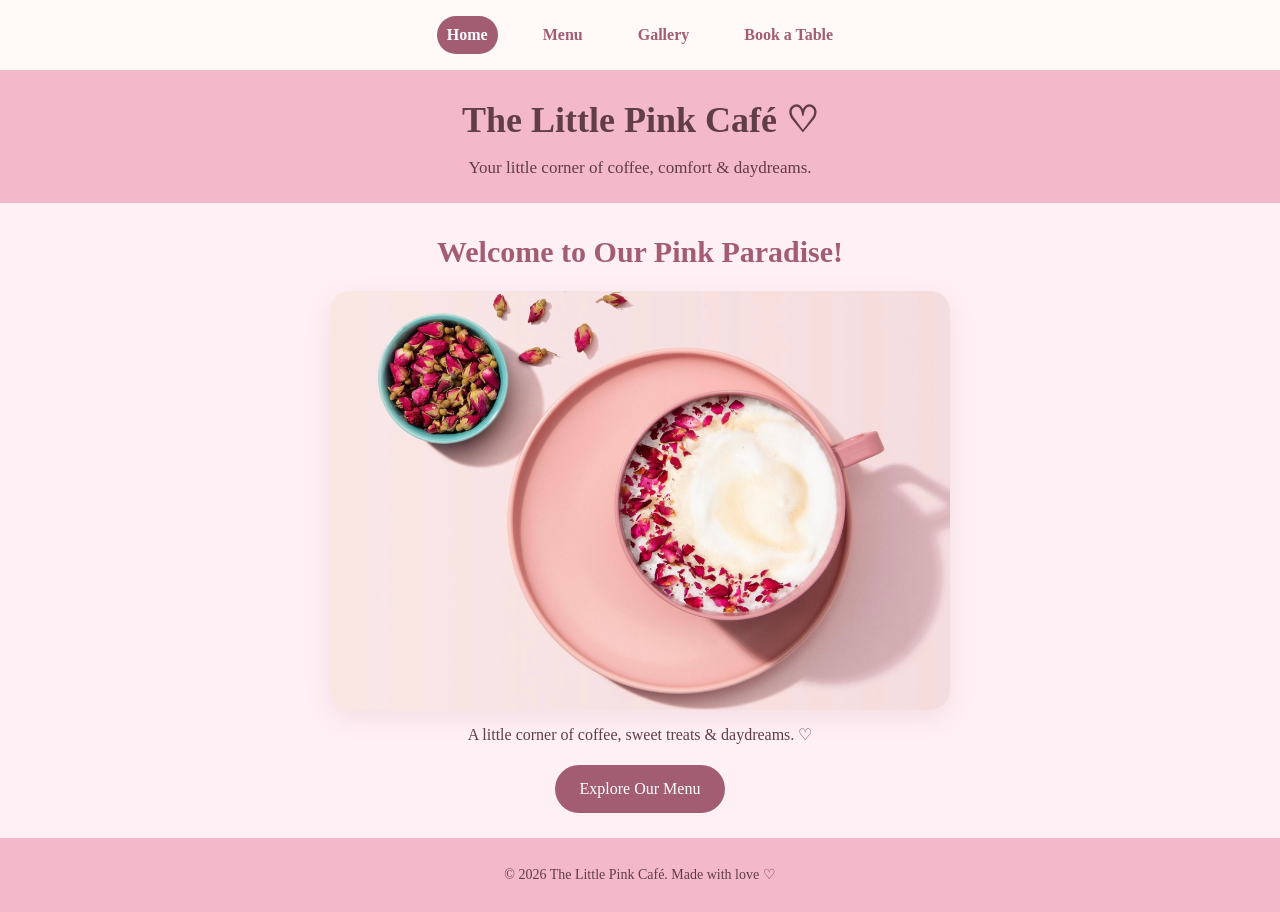
==== index.html @ 1b4903c5 "Initial commit: Create homepage and cafe menu" ====
<!DOCTYPE html>
<html lang="en">

<head>
    <meta charset="UTF-8">
    <meta name="viewport" content="width=device-width, initial-scale=1.0">
    <title>The Little Pink Café</title>
    <link rel="stylesheet" href="css/style.css">
</head>

<body>


<nav class="navbar">
    <a href="index.html" class="active">Home</a>
    <a href="menu.html">Menu</a>
    <a href="gallery.html">Gallery</a>
    <a href="booking.html">Book a Table</a>
</nav>


    <header>
        <h1>The Little Pink Café ♡</h1>
        <p>Your little corner of coffee, comfort & daydreams.</p>
    </header>

    <main>
        <section>
            <h2>Welcome to Our Pink Paradise!</h2>

<img src="images/the little pink cafe image.png"
     alt="Pink coffee on a pastel pink table"
     class="hero-image">

            
                
<p>
    
A little corner of coffee, sweet treats &amp; daydreams. ♡

</p>

            </p>
            <a href="menu.html">Explore Our Menu</a>
        </section>
    </main>

    <footer>
        <p>&copy; 2026 The Little Pink Café. Made with love ♡</p>
    </footer>

</body>
</html>
---- css/style.css ----
/* The Little Pink Café - Main Styles */

:root {
    --pink: #f4b8cb;
    --light-pink: #fff0f5;
    --dark-pink: #a35d73;
    --cream: #fffaf7;
    --text: #603d47;
}

* {
    box-sizing: border-box;
}

body {
    margin: 0;
    font-family: Georgia, serif;
    background-color: var(--light-pink);
    color: var(--text);
    line-height: 1.6;
}

/* Header */

header {
    text-align: center;
    padding: 45px 20px;
    background-color: var(--pink);
}

header h1 {
    font-size: 42px;
    margin-bottom: 10px;
}

header p {
    font-size: 17px;
}

/* Welcome Section */

main {
    padding: 70px 20px;
}

section {
    max-width: 800px;
    margin: auto;
    text-align: center;
}

section h2 {
    font-size: 36px;
    color: var(--dark-pink);
}

section p {
    font-size: 18px;
    margin-bottom: 35px;
}

/* Menu Button */

section a {
    display: inline-block;
    padding: 13px 28px;
    background-color: var(--dark-pink);
    color: white;
    text-decoration: none;
    border-radius: 30px;
    transition: background-color 0.3s;
}

section a:hover {
    background-color: var(--text);
}

/* Footer */

footer {
    text-align: center;
    padding: 20px;
    background-color: var(--pink);
    font-size: 14px;
}

/* Mobile Responsive */

@media (max-width: 600px) {
    header h1 {
        font-size: 30px;
    }

    section h2 {
        font-size: 28px;
    }

    main {
        padding: 45px 20px;
    }
}

/* Beautiful Homepage Image */

.hero-image {
    display: block;
    width: 100%;
    max-width: 750px;
    height: auto;
    margin: 30px auto;
    border-radius: 24px;
    box-shadow: 0 12px 30px rgba(163, 93, 115, 0.12);
}

/* Compact Homepage Layout */

header {
    padding: 22px 20px;
}

header h1 {
    margin: 0 0 5px;
    font-size: 36px;
}

header p {
    margin: 0;
}

main {
    padding: 25px 20px;
}

section h2 {
    font-size: 30px;
    margin: 0 0 15px;
}

.hero-image {
    display: block;
    width: 100%;
    max-width: 620px;
    height: 290px;
    object-fit: cover;
    object-position: center;
    margin: 15px auto;
    border: none;
    border-radius: 20px;
    box-shadow: 0 8px 25px rgba(163, 93, 115, 0.12);
}

section p {
    font-size: 16px;
    margin: 12px auto 18px;
}

section a {
    padding: 11px 25px;
}

footer {
    padding: 12px;
}

@media (max-width: 600px) {
    header h1 {
        font-size: 28px;
    }

    section h2 {
        font-size: 24px;
    }

    .hero-image {
        height: 220px;
    }
}

/* Show the complete homepage image */

.hero-image {
    display: block;
    width: 100%;
    max-width: 620px;
    height: auto;
    object-fit: contain;
    margin: 12px auto;
    border: none;
    border-radius: 20px;
    box-shadow: 0 8px 25px rgba(163, 93, 115, 0.12);
}

/* Little Pink Cafe Menu */

.menu-section {
    max-width: 850px;
    margin: 35px auto;
    text-align: center;
}

.cafe-menu {
    width: 100%;
    border-collapse: collapse;
    background-color: #fffaf7;
    border-radius: 18px;
    overflow: hidden;
    box-shadow: 0 8px 25px rgba(163, 93, 115, 0.12);
}

.cafe-menu th {
    background-color: #a35d73;
    color: white;
    padding: 17px;
}

.cafe-menu td {
    padding: 16px;
    border-bottom: 1px solid #f4b8cb;
}

.cafe-menu tbody tr:hover {
    background-color: #fff0f5;
}

.menu-note {
    background-color: #f4b8cb;
    color: #603d47;
    font-style: italic;
    font-weight: bold;
}

@media (max-width: 600px) {
    .cafe-menu th,
    .cafe-menu td {
        padding: 10px 6px;
        font-size: 13px;
    }
}

/* Navigation Bar */

.navbar {
    display: flex;
    justify-content: center;
    align-items: center;
    gap: 35px;
    padding: 16px 20px;
    background-color: #fffaf7;
    flex-wrap: wrap;
}

.navbar a {
    color: #a35d73;
    font-size: 16px;
    font-weight: bold;
    text-decoration: none;
    padding: 6px 10px;
    border-radius: 20px;
    transition: 0.3s;
}

.navbar a:hover {
    background-color: #fff0f5;
}

.navbar a.active {
    background-color: #a35d73;
    color: white;
}

@media (max-width: 600px) {
    .navbar {
        gap: 8px;
    }

    .navbar a {
        font-size: 13px;
        padding: 6px 8px;
    }
}

/* Homepage Description */

section > p {
    max-width: 620px;
    margin: 12px auto 18px;
    text-align: center;
    line-height: 1.6;
}
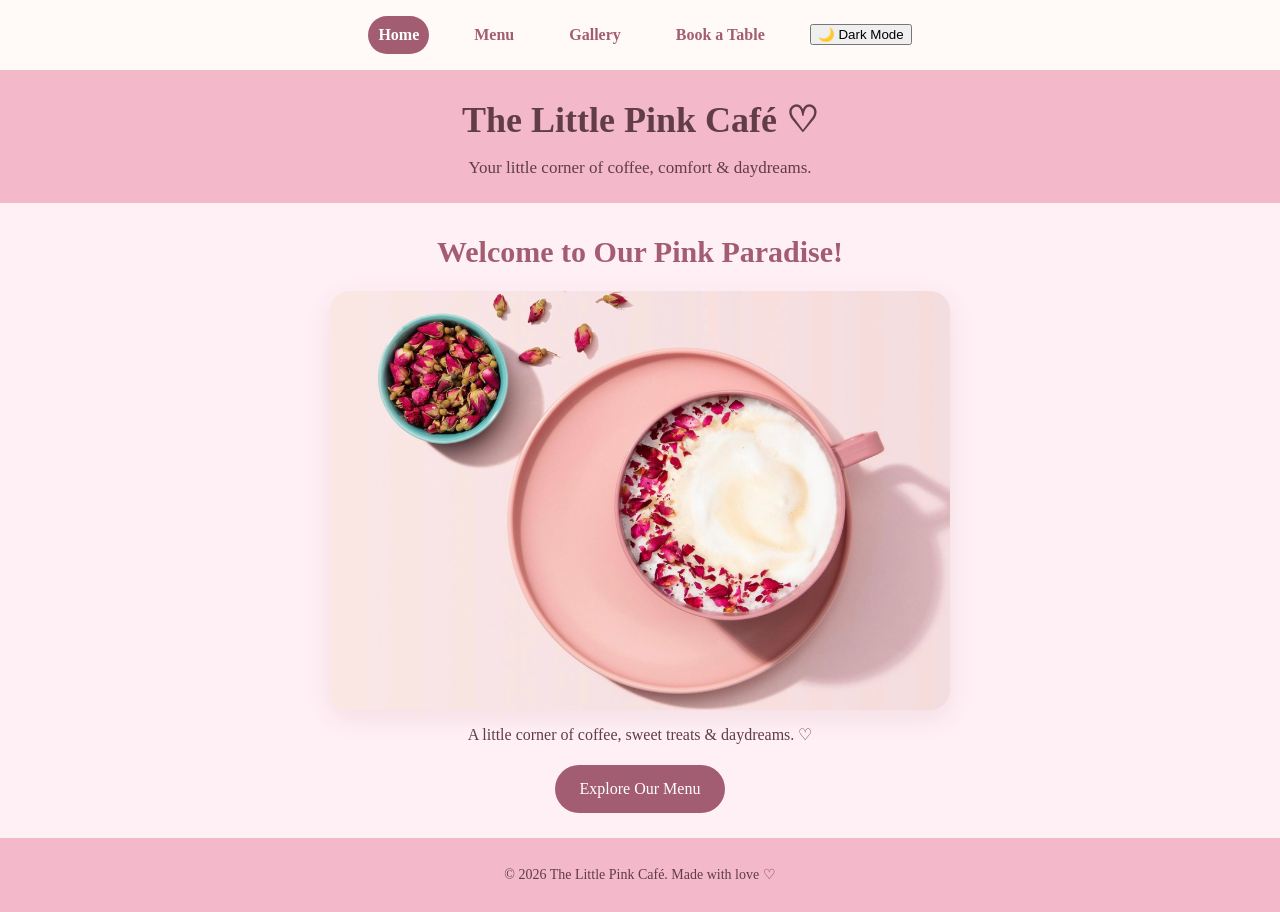
==== commit 9cc0bf28: "Add gallery, booking form, dark mode and responsive design" ====
--- a/index.html
+++ b/index.html
@@ -17,6 +17,7 @@
     <a href="menu.html">Menu</a>
     <a href="gallery.html">Gallery</a>
     <a href="booking.html">Book a Table</a>
+    <button id="theme-toggle" type="button">🌙 Dark Mode</button>
 </nav>
 
 
@@ -49,6 +50,7 @@
     <footer>
         <p>&copy; 2026 The Little Pink Café. Made with love ♡</p>
     </footer>
+    <script src="js/script.js"></script>
 
 </body>
 </html>
--- a/css/style.css
+++ b/css/style.css
@@ -288,5 +288,330 @@
     text-align: center;
     line-height: 1.6;
 }
-
-
+/* ===== PINK CAFE GALLERY ===== */
+
+.gallery-grid {
+    display: grid;
+    grid-template-columns: repeat(3, 1fr);
+    gap: 22px;
+    margin-top: 35px;
+}
+
+.gallery-grid img {
+    width: 100%;
+    height: 280px;
+    object-fit: cover;
+    border-radius: 18px;
+    box-shadow: 0 5px 18px rgba(163, 93, 115, 0.15);
+    transition: transform 0.3s ease, box-shadow 0.3s ease;
+}
+
+/* Pretty hover effect */
+.gallery-grid img:hover {
+    transform: scale(1.04);
+    box-shadow: 0 10px 25px rgba(163, 93, 115, 0.25);
+}
+
+/* Tablet screens */
+@media (max-width: 900px) {
+    .gallery-grid {
+        grid-template-columns: repeat(2, 1fr);
+    }
+}
+
+/* Mobile screens */
+@media (max-width: 600px) {
+    .gallery-grid {
+        grid-template-columns: 1fr;
+    }
+
+    .gallery-grid img {
+        height: 320px;
+    }
+}
+
+/* Gallery - 3 x 3 photo grid */
+.gallery-grid {
+    display: grid;
+    grid-template-columns: repeat(3, 1fr);
+    gap: 20px;
+    max-width: 1100px;
+    margin: 35px auto;
+}
+
+.gallery-grid img {
+    width: 100%;
+    height: 280px;
+    object-fit: cover;
+    border-radius: 16px;
+    transition: transform 0.3s ease;
+}
+
+.gallery-grid img:hover {
+    transform: scale(1.04);
+}
+
+@media (max-width: 768px) {
+    .gallery-grid {
+        grid-template-columns: repeat(2, 1fr);
+    }
+}
+
+@media (max-width: 480px) {
+    .gallery-grid {
+        grid-template-columns: 1fr;
+    }
+}
+
+/* Gallery Lightbox */
+.lightbox {
+    position: fixed;
+    top: 0;
+    left: 0;
+    width: 100%;
+    height: 100%;
+    background: rgba(30, 15, 25, 0.9);
+    display: flex;
+    justify-content: center;
+    align-items: center;
+    z-index: 1000;
+    cursor: pointer;
+    padding: 20px;
+}
+
+.lightbox img {
+    max-width: 90%;
+    max-height: 90vh;
+    object-fit: contain;
+    border-radius: 15px;
+    box-shadow: 0 10px 40px rgba(0, 0, 0, 0.4);
+}
+
+/* BOOK A TABLE PAGE */
+
+.booking-section {
+    max-width: 650px;
+    margin: 0 auto;
+    padding: 30px 20px;
+}
+
+.booking-section h2 {
+    color: #a35d73;
+    font-size: 36px;
+    margin-bottom: 10px;
+}
+
+.booking-form {
+    background: #fffaf7;
+    padding: 40px;
+    border-radius: 25px;
+    box-shadow: 0 8px 30px rgba(163, 93, 115, 0.12);
+    text-align: left;
+    margin-top: 30px;
+}
+
+.booking-form label {
+    display: block;
+    margin: 18px 0 8px;
+    font-weight: bold;
+    color: #8f5367;
+}
+
+.booking-form input,
+.booking-form select,
+.booking-form textarea {
+    width: 100%;
+    padding: 14px;
+    border: 1px solid #f0c6d4;
+    border-radius: 12px;
+    background: #fff5f8;
+    color: #603d47;
+    font-family: inherit;
+    font-size: 15px;
+}
+
+.booking-form input:focus,
+.booking-form select:focus,
+.booking-form textarea:focus {
+    outline: 2px solid #d98ca7;
+    border-color: #d98ca7;
+}
+
+.booking-form button {
+    display: block;
+    width: 100%;
+    margin-top: 30px;
+    padding: 16px;
+    border: none;
+    border-radius: 30px;
+    background: #a35d73;
+    color: white;
+    font-family: inherit;
+    font-size: 17px;
+    font-weight: bold;
+    cursor: pointer;
+    transition: background 0.3s, transform 0.3s;
+}
+
+.booking-form button:hover {
+    background: #87465d;
+    transform: translateY(-2px);
+}
+
+@media (max-width: 600px) {
+    .booking-form {
+        padding: 24px;
+    }
+
+    .booking-section h2 {
+        font-size: 28px;
+    }
+}
+
+/* Navigation bar */
+
+nav {
+    display: flex;
+    justify-content: center;
+    align-items: center;
+    flex-wrap: wrap;
+    gap: 30px;
+    padding: 18px 20px;
+    background-color: #fffaf7;
+}
+
+nav a {
+    color: #a35d73;
+    text-decoration: none;
+    font-size: 17px;
+    font-weight: bold;
+    padding: 8px 14px;
+    border-radius: 25px;
+    transition: 0.3s;
+}
+
+nav a:hover,
+nav a.active {
+    background-color: #a35d73;
+    color: white;
+}
+
+@media (max-width: 600px) {
+    nav {
+        gap: 8px;
+    }
+
+    nav a {
+        font-size: 14px;
+        padding: 8px 10px;
+    }
+}
+
+/* Our Café Location */
+.location-section {
+    max-width: 900px;
+    margin: 60px auto;
+    padding: 20px;
+    text-align: center;
+}
+
+.location-section h2 {
+    color: #a35d73;
+    margin-bottom: 12px;
+}
+
+.location-section iframe {
+    display: block;
+    margin-top: 25px;
+    border-radius: 20px;
+    box-shadow: 0 10px 30px rgba(163, 93, 115, 0.12);
+}
+
+/* Dark Mode Theme */
+html.dark-mode,
+body.dark-mode {
+    --pink: #694453;
+    --light-pink: #241c24;
+    --dark-pink: #e6a1b8;
+    --cream: #342832;
+    --text: #fff0f5;
+}
+
+body.dark-mode .booking-form {
+    background-color: var(--cream);
+}
+
+body.dark-mode input,
+body.dark-mode select,
+body.dark-mode textarea {
+    background-color: #443440;
+    color: #fff0f5;
+    border-color: #9f7187;
+}
+
+body.dark-mode nav {
+    background-color: var(--cream);
+}
+
+/* Improve Dark Mode Readability */
+body.dark-mode .booking-form label,
+body.dark-mode .location-section h2,
+body.dark-mode section h2,
+body.dark-mode nav a {
+    color: #f7c6d8;
+}
+
+body.dark-mode input::placeholder,
+body.dark-mode textarea::placeholder {
+    color: #d5b8c5;
+}
+
+body.dark-mode #theme-toggle {
+    background-color: #f7c6d8;
+    color: #342832;
+    border: none;
+    border-radius: 25px;
+    padding: 10px 18px;
+    cursor: pointer;
+}
+/* Fix Menu Table in Dark Mode */
+body.dark-mode table,
+body.dark-mode table tbody,
+body.dark-mode table td {
+    background-color: #3b2934;
+    color: #fff0f5;
+}
+
+body.dark-mode table th {
+    background-color: #a35d73;
+    color: white;
+}
+
+body.dark-mode table td {
+    border-color: #6d4a5b;
+}
+
+
+/* Mobile Navigation Improvements */
+@media (max-width: 600px) {
+    .navbar {
+        display: flex;
+        flex-direction: row;
+        flex-wrap: wrap;
+        justify-content: center;
+        align-items: center;
+        gap: 12px;
+        padding: 15px 10px;
+    }
+
+    .navbar a {
+        font-size: 14px;
+    }
+
+    #theme-toggle {
+        font-size: 13px;
+        padding: 8px 14px;
+    }
+}
+
+
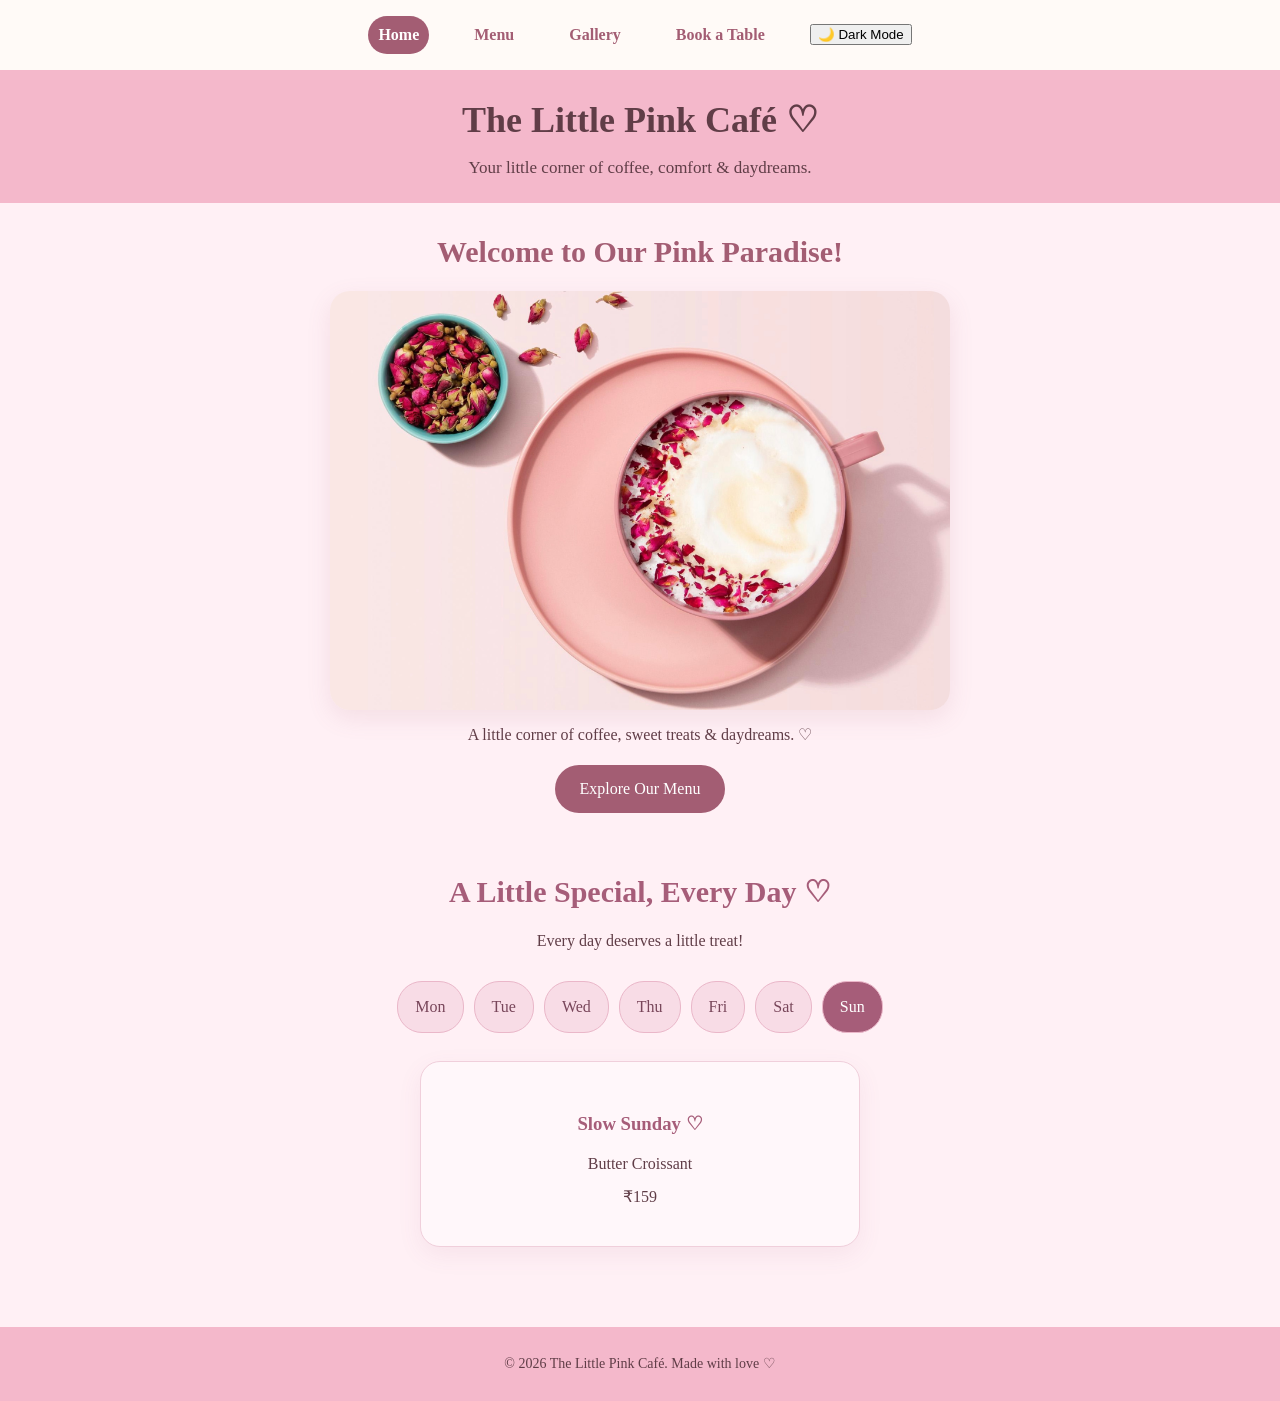
==== commit c7b6a908: "Add website improvements, gallery video and README screenshots" ====
--- a/index.html
+++ b/index.html
@@ -45,7 +45,28 @@
             </p>
             <a href="menu.html">Explore Our Menu</a>
         </section>
-    </main>
+    
+<section class="daily-specials">
+    <h2>A Little Special, Every Day ♡</h2>
+    <p>Every day deserves a little treat!</p>
+
+    <div class="special-days">
+        <button type="button" data-day="1">Mon</button>
+        <button type="button" data-day="2">Tue</button>
+        <button type="button" data-day="3">Wed</button>
+        <button type="button" data-day="4">Thu</button>
+        <button type="button" data-day="5">Fri</button>
+        <button type="button" data-day="6">Sat</button>
+        <button type="button" data-day="0">Sun</button>
+    </div>
+
+    <div class="special-card">
+        <h3 id="special-name">Today's Special</h3>
+        <p id="special-item"></p>
+        <p id="special-price"></p>
+    </div>
+</section>
+</main>
 
     <footer>
         <p>&copy; 2026 The Little Pink Café. Made with love ♡</p>
--- a/css/style.css
+++ b/css/style.css
@@ -614,4 +614,100 @@
     }
 }
 
-
+/* Café Video Section */
+.cafe-video {
+    text-align: center;
+    padding: 50px 20px;
+}
+
+.cafe-video h2 {
+    margin-bottom: 12px;
+}
+
+.cafe-video p {
+    margin-bottom: 25px;
+}
+
+.cafe-video video {
+    display: block;
+    width: 100%;
+    max-width: 320px;
+    height: auto;
+    margin: 0 auto;
+    border-radius: 18px;
+    box-shadow: 0 8px 25px rgba(90, 50, 65, 0.15);
+}
+
+/* Daily Specials Section */
+.daily-specials {
+    text-align: center;
+    padding: 55px 20px;
+    max-width: 850px;
+    margin: 0 auto;
+}
+
+.daily-specials h2 {
+    color: #a65d79;
+    margin-bottom: 12px;
+}
+
+.special-days {
+    display: flex;
+    justify-content: center;
+    flex-wrap: wrap;
+    gap: 10px;
+    margin: 28px 0;
+}
+
+.special-days button {
+    background: #f8dce6;
+    color: #78465a;
+    border: 1px solid #eab7c9;
+    border-radius: 25px;
+    padding: 12px 17px;
+    font: inherit;
+    cursor: pointer;
+    transition: 0.2s ease;
+}
+
+.special-days button:hover,
+.special-days button.active {
+    background: #a65d79;
+    color: white;
+}
+
+.special-card {
+    background: #fff7fa;
+    border: 1px solid #f0cfdb;
+    border-radius: 20px;
+    padding: 28px 20px;
+    max-width: 440px;
+    margin: 0 auto;
+    box-shadow: 0 8px 24px rgba(150, 80, 110, 0.08);
+}
+
+.special-card h3 {
+    color: #a65d79;
+    margin-bottom: 12px;
+}
+
+.special-card p {
+    margin: 8px 0;
+}
+
+/* Dark Mode */
+.dark-mode .special-card {
+    background: #34232d;
+    border-color: #694558;
+}
+
+.dark-mode .special-card p {
+    color: #f9e4ec;
+}
+
+/* Daily Specials Heading - Dark Mode */
+.dark-mode .special-card h3 {
+    color: #f5bfd2;
+}
+
+
